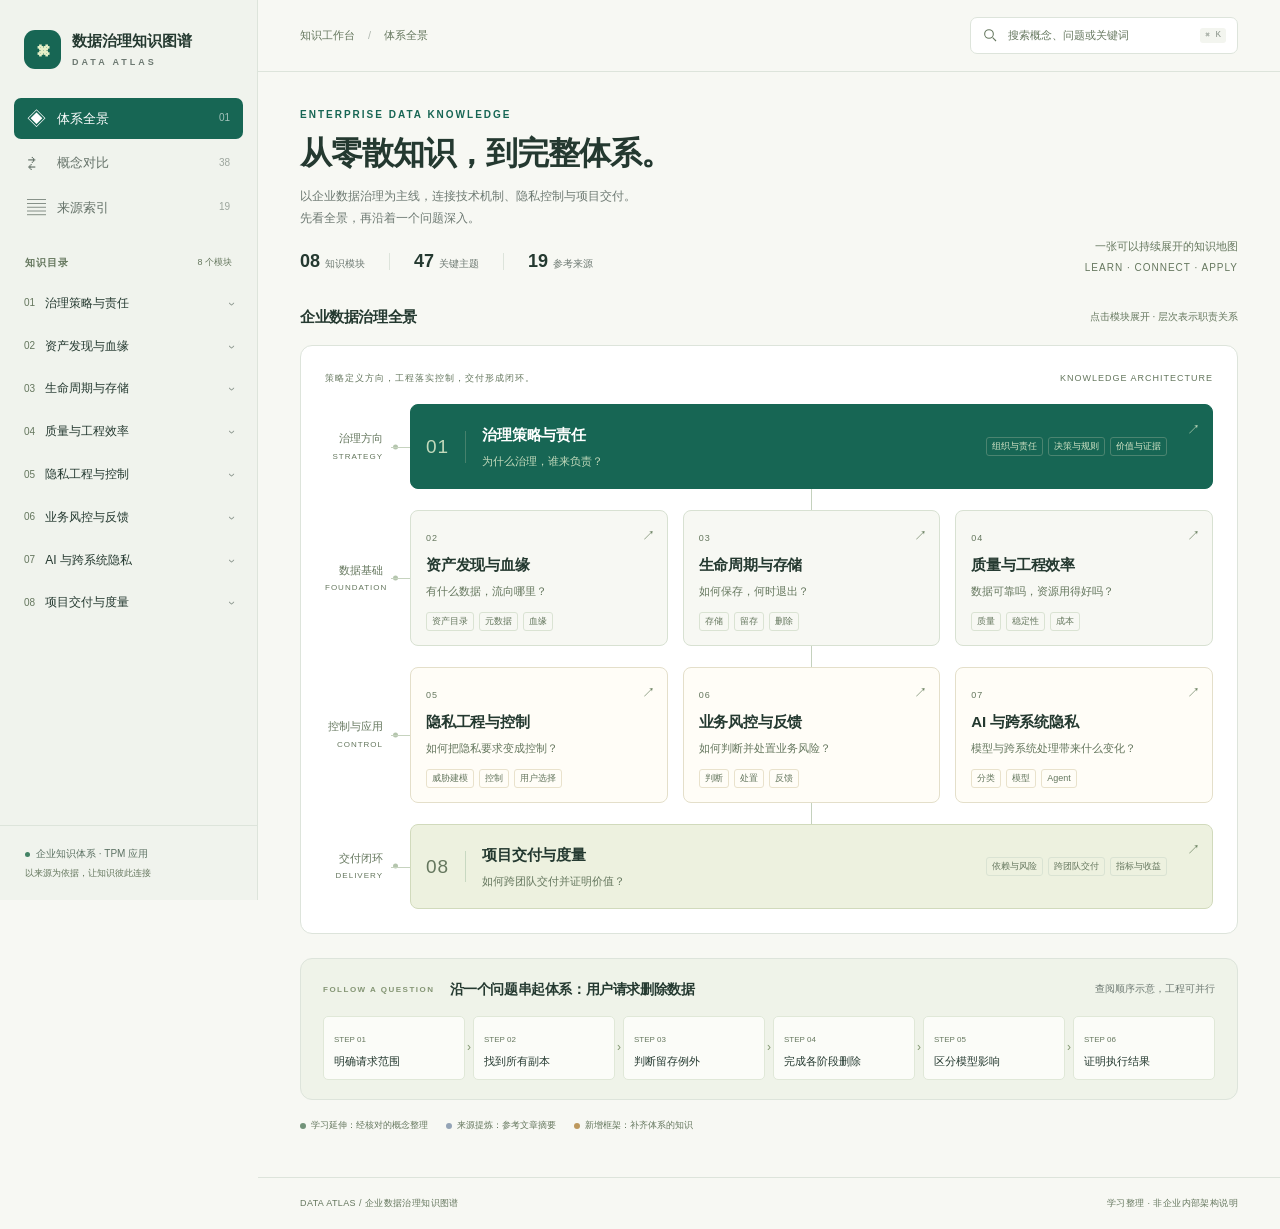
==== index.html @ 94f31f41 "Build Data Atlas knowledge workspace" ====
<!doctype html>
<html lang="zh-CN">
<head>
  <meta charset="UTF-8">
  <meta name="viewport" content="width=device-width, initial-scale=1">
  <meta name="theme-color" content="#176654">
  <meta name="description" content="从治理策略到隐私工程，以可展开的知识地图连接企业数据管理、业务风控与技术项目交付。">
  <title>数据治理知识图谱 · Data Atlas</title>
  <link rel="icon" href="./favicon.svg" type="image/svg+xml">
  <link rel="stylesheet" href="./styles.css">
  <script src="./app.js" defer></script>
</head>
<body>
  <a class="skip" href="#main">跳到内容</a>
  <aside class="sidebar" id="sidebar" aria-label="知识导航">
    <a class="brand" href="#overview"><span class="brand-mark" aria-hidden="true">⌘</span><span>数据治理知识图谱<small>DATA ATLAS</small></span></a>
    <button class="mobile-close" id="close-menu" aria-label="关闭目录">×</button>
    <nav class="primary-nav" aria-label="视图切换">
      <a href="#overview" data-view="overview"><span aria-hidden="true">◈</span> 体系全景 <span class="nav-key">01</span></a>
      <a href="#comparisons" data-view="comparisons"><span aria-hidden="true">⇄</span> 概念对比 <span class="nav-key">38</span></a>
      <a href="#sources" data-view="sources"><span aria-hidden="true">▤</span> 来源索引 <span class="nav-key">19</span></a>
    </nav>
    <div class="nav-label">知识目录 <span>8 个模块</span></div>
    <nav id="tree" class="tree" aria-label="按模块浏览"></nav>
    <div class="sidebar-foot"><span class="status-dot"></span>企业知识体系 · TPM 应用<br><small>以来源为依据，让知识彼此连接</small></div>
  </aside>
  <button class="scrim" id="scrim" aria-label="关闭目录"></button>
  <div class="workspace">
    <header class="topbar">
      <button class="icon-button mobile-menu" id="open-menu" aria-label="打开目录">☰</button>
      <div id="breadcrumb" class="breadcrumb">知识工作台 <span>/</span> 体系全景</div>
      <button class="search-trigger" id="open-search"><svg width="16" height="16" viewBox="0 0 24 24" fill="none" stroke="currentColor" stroke-width="1.6" aria-hidden="true"><circle cx="10.5" cy="10.5" r="6.5"/><path d="m16 16 5 5"/></svg><span>搜索概念、问题或关键词</span><kbd>⌘ K</kbd></button>
    </header>
    <main id="main" tabindex="-1"><div class="loading" role="status">正在展开知识地图…</div></main>
    <footer class="page-foot"><span>DATA ATLAS / 企业数据治理知识图谱</span><span>学习整理 · 非企业内部架构说明</span></footer>
  </div>
  <dialog id="search-dialog" aria-label="搜索知识图谱">
    <form method="dialog" class="search-head"><span aria-hidden="true">⌕</span><input id="search-input" type="search" placeholder="试试：血缘、删除、Shadow、误伤…" aria-label="搜索概念、问题或关键词" autocomplete="off"><button aria-label="关闭搜索">Esc</button></form>
    <div class="search-help">搜索全部 47 个知识点，包含对比、关键理念与来源。</div>
    <div id="search-results" class="search-results" aria-live="polite"></div>
  </dialog>
  <noscript>请启用 JavaScript 以展开知识目录和概念详情。</noscript>
</body>
</html>
---- styles.css ----
:root{--ink:#243930;--muted:#6d7972;--subtle:#8c978f;--line:#dde4db;--paper:#f7f8f3;--white:#fff;--green:#176654;--green-dark:#124e40;--wash:#eaf2e9;--lime:#e5efc8;--amber:#a16b33;--radius:12px;--sidebar:258px;--font:-apple-system,BlinkMacSystemFont,"PingFang SC","Noto Sans CJK SC","Microsoft YaHei",sans-serif}
*{box-sizing:border-box}body{margin:0;background:var(--paper);font-family:var(--font);font-size:14px;color:var(--ink);line-height:1.65;-webkit-font-smoothing:antialiased}button,input,select{font:inherit}button,a,input{-webkit-tap-highlight-color:transparent}a{color:inherit;text-decoration:none}button{cursor:pointer}button:disabled{cursor:default}button{color:inherit}button:focus-visible,a:focus-visible,summary:focus-visible,input:focus-visible{outline:3px solid #79a18d;outline-offset:4px}button:focus:not(:focus-visible),main:focus{outline:none}svg{flex-shrink:0}h1,h2,h3,p{margin:0}h1{font-size:32px;font-weight:650;letter-spacing:-1px;line-height:1.35}h2{font-size:20px;font-weight:620;letter-spacing:-.4px}h3{font-size:16px;font-weight:620}small{font-size:11px}.muted{color:var(--muted)}.eyebrow{font-size:10px;letter-spacing:2px;font-weight:650;color:var(--green);text-transform:uppercase}.skip{position:fixed;left:20px;top:-60px;z-index:1000;background:var(--green);color:white;padding:10px 20px}.skip:focus{top:10px}.sidebar{position:fixed;inset:0 auto 0 0;width:var(--sidebar);background:#f0f3ed;border-right:1px solid var(--line);display:flex;flex-direction:column;z-index:30}.brand{display:flex;align-items:center;gap:11px;padding:30px 24px 26px;font-size:15px;font-weight:650;line-height:1.35}.brand small{display:block;font-size:9px;letter-spacing:3px;color:var(--muted);margin-top:5px}.brand-mark{width:37px;height:39px;background:var(--green);color:var(--lime);display:grid;place-items:center;font-size:25px;border-radius:11px}.primary-nav{padding:0 14px 24px}.primary-nav>a{display:flex;align-items:center;gap:12px;padding:10px 13px;border-radius:7px;color:#66736a;font-size:13px;margin:3px 0}.primary-nav>a>span:first-child{font-size:19px;line-height:1;width:18px}.primary-nav>a.active{background:var(--green);color:white}.primary-nav>a:hover:not(.active){background:#e3eadf}.nav-key{margin-left:auto;opacity:.6;font-size:10px;font-variant-numeric:tabular-nums}.nav-label{padding:0 25px 12px;font-size:10px;color:#677669;font-weight:600;letter-spacing:1px;display:flex;justify-content:space-between}.nav-label span{font-size:9px;color:#849084;font-weight:400;letter-spacing:0}.tree{flex:1;overflow:auto;padding:0 14px 20px;scrollbar-width:thin;scrollbar-color:#cbd5ca transparent}.tree details{margin-bottom:3px}.tree summary{display:flex;gap:10px;align-items:center;list-style:none;font-size:12px;padding:10px 10px;border-radius:6px;cursor:pointer;font-weight:500}.tree summary::-webkit-details-marker{display:none}.tree summary:hover{background:#e4eadf}.tree summary:after{content:'›';margin-left:auto;transform:rotate(90deg);color:var(--subtle)}.tree details[open]>summary:after{transform:rotate(-90deg)}.tree .mod-num{color:#849482;font-size:10px;font-variant-numeric:tabular-nums}.tree-children{margin:3px 0 10px 21px;padding-left:9px;border-left:1px solid #cdd8ca}.tree-children>a{display:block;font-size:11px;padding:7px 9px;color:#69766b;border-radius:5px;margin:2px 0}.tree-children>a:hover{background:#e4eadf}.tree-children>a.active{background:#dce9d9;color:var(--green-dark);font-weight:600}.sidebar-foot{padding:18px 25px;border-top:1px solid var(--line);font-size:10px;color:#5e7365;line-height:1.9}.sidebar-foot small{font-size:9px;color:#859086}.status-dot{display:inline-block;width:5px;height:5px;border-radius:50%;background:#438265;margin-right:6px;vertical-align:middle}.workspace{margin-left:var(--sidebar);min-height:100vh}.topbar{height:72px;padding:0 42px;border-bottom:1px solid var(--line);display:flex;align-items:center;justify-content:space-between;gap:20px;background:rgba(247,248,243,.96);position:sticky;top:0;z-index:20}.breadcrumb{font-size:11px;color:#67766d;min-width:0;white-space:nowrap;overflow:hidden;text-overflow:ellipsis}.breadcrumb span{padding:0 10px;color:#b1bab1}.search-trigger{display:flex;align-items:center;gap:10px;background:#fff;border:1px solid var(--line);border-radius:7px;padding:8px 11px;color:#819083;font-size:11px;min-width:268px;text-align:left}.search-trigger kbd{margin-left:auto;font-size:9px;color:#8b958b;background:#f3f5ef;border-radius:3px;padding:0 5px}.search-trigger:hover{border-color:#9bb29e}.mobile-menu,.mobile-close,.scrim{display:none}main{padding:35px 42px 44px;max-width:1470px;margin:auto;min-height:calc(100vh - 127px)}.page-foot{display:flex;justify-content:space-between;border-top:1px solid var(--line);padding:18px 42px;color:#8b948b;font-size:9px;letter-spacing:.4px;gap:12px}.page-heading{display:flex;justify-content:space-between;align-items:flex-end;gap:24px;margin-bottom:25px}.page-heading h1{margin-top:8px}.page-heading p{font-size:12px;color:var(--muted);margin-top:10px;max-width:660px;line-height:1.85}.edition{font-size:10px;color:#929c92;text-align:right;white-space:nowrap;letter-spacing:1px}.edition strong{display:block;color:#536c59;font-size:11px;letter-spacing:0;font-weight:500;margin-bottom:5px}.stats{display:flex;align-items:center;gap:24px;margin-top:18px;font-size:10px;color:var(--muted)}.stats strong{font-size:18px;color:var(--ink);font-weight:550;margin-right:5px;font-variant-numeric:tabular-nums}.stats i{width:1px;height:17px;background:var(--line)}.section-head{display:flex;align-items:center;justify-content:space-between;gap:16px;margin:28px 0 15px}.section-head h2{font-size:15px}.section-head p{font-size:10px;color:var(--muted)}.pill{border:1px solid var(--line);border-radius:20px;padding:3px 9px;font-size:10px;color:var(--muted);white-space:nowrap}.architecture{position:relative;background:#fff;border:1px solid var(--line);border-radius:var(--radius);padding:25px 24px 24px;overflow:hidden}.architecture:before{content:'';position:absolute;inset:0;pointer-events:none;background-image:radial-gradient(#cad5c8 .65px,transparent .65px);background-size:18px 18px;opacity:.38}.architecture-top{position:relative;display:flex;justify-content:space-between;font-size:9px;color:#81917f;letter-spacing:1px;padding-bottom:19px}.architecture-top strong{font-weight:500;color:#62735e}.map-row{position:relative;display:grid;grid-template-columns:69px 1fr;gap:16px;margin-bottom:21px;align-items:center}.map-row:last-child{margin-bottom:0}.layer-label{font-size:11px;color:#677563;text-align:right;padding-right:11px;line-height:1.6;position:relative}.layer-label small{font-size:8px;letter-spacing:1px;color:#9aa597;display:block;margin-top:3px}.layer-label:after{content:'';position:absolute;right:-4px;top:50%;width:5px;height:5px;background:#b4c5ad;border-radius:50%;transform:translateY(-50%)}.map-cells{display:grid;grid-template-columns:repeat(3,minmax(0,1fr));gap:15px;position:relative}.map-cells:before{content:'';position:absolute;left:-19px;top:50%;width:19px;border-top:1px solid #c6d3bf}.map-row:not(:last-child):after{content:'';position:absolute;left:calc(50% + 42px);bottom:-21px;height:21px;border-left:1px solid #c4d1bd}.map-node{background:var(--paper);border:1px solid #d8e1d2;border-radius:8px;padding:13px 15px;position:relative;transition:transform .16s,border-color .16s,box-shadow .16s;min-width:0;display:block}.map-node:hover{transform:translateY(-2px);border-color:#7c9b77;box-shadow:0 4px 12px #24422c0b}.map-node.wide{grid-column:1/-1;display:flex;align-items:center;gap:16px;min-height:82px}.node-num{font-size:9px;font-variant-numeric:tabular-nums;letter-spacing:1px;color:#789170}.map-node h3{font-size:14px;margin:5px 0 4px;font-weight:600;letter-spacing:-.2px}.map-node p{font-size:10px;color:#7b8876}.node-arrow{position:absolute;right:12px;top:14px;font-size:13px;color:#93a187}.node-meta{display:flex;gap:5px;margin-top:12px;flex-wrap:wrap}.node-meta span{font-size:8px;color:#7a8d72;border:1px solid #dae3d3;border-radius:3px;padding:1px 5px}.map-node.wide .node-num{font-size:19px;font-weight:350;border-right:1px solid #c8d8c1;padding-right:16px}.map-node.wide h3{margin:0 0 4px;font-size:15px}.map-node.wide .node-meta{margin:0 30px 0 auto}.map-node.strategy{background:var(--green);border-color:var(--green);color:white}.map-node.strategy p,.map-node.strategy .node-num,.map-node.strategy .node-arrow{color:#b7d1b7}.map-node.strategy .node-num{border-color:#46816c}.map-node.strategy .node-meta span{color:#c9dfb8;border-color:#4b8470}.map-node.delivery{background:#edf1df;border-color:#d1dabc}.map-node.application{background:#fffdf7;border-color:#e4dfca}.map-node.application .node-num{color:#a28e55}.map-node.application .node-meta span{color:#978254;border-color:#e9e2cc}.path-section{margin-top:24px;border:1px solid var(--line);border-radius:var(--radius);background:#eff3e9;padding:19px 22px}.path-header{display:flex;gap:15px;align-items:center;margin-bottom:15px}.path-header .eyebrow{color:#849574;font-size:8px;letter-spacing:1.5px}.path-header h2{font-size:14px}.path-header p{font-size:10px;color:var(--muted);margin-left:auto}.path-steps{display:flex;gap:8px;align-items:stretch}.path-step{flex:1;min-width:0;position:relative;padding:9px 10px;background:#fbfcf8;border-radius:5px;border:1px solid #e0e8d8}.path-step:hover{border-color:#8caa7f}.path-step:not(:last-child):after{content:'›';position:absolute;right:-7px;top:50%;transform:translateY(-50%);color:#80946f;font-size:12px}.path-step small{font-size:8px;color:#8d9c7f}.path-step strong{display:block;font-size:10px;font-weight:550;margin-top:3px}.legend{display:flex;gap:18px;flex-wrap:wrap;margin:18px 0 0;font-size:9px;color:#899383}.legend span{display:flex;align-items:center;gap:5px}.legend b{width:6px;height:6px;border-radius:50%;background:#729379}.legend b.new{background:#bd985d}.legend b.source{background:#94a4b6}
dialog{border:1px solid var(--line);border-radius:14px;padding:0;width:min(630px,calc(100vw - 32px));max-height:75vh;box-shadow:0 24px 90px #183c3026;color:var(--ink);margin:13vh auto auto;background:var(--paper)}dialog::backdrop{background:#16352755;backdrop-filter:blur(5px)}.search-head{display:flex;gap:15px;align-items:center;background:white;padding:17px 21px;border-bottom:1px solid var(--line)}.search-head>span{font-size:28px;line-height:1;color:#82977e}.search-head input{border:0;background:transparent;outline:none;font-size:14px;width:100%;min-width:0;color:var(--ink)}.search-head button{border:1px solid var(--line);background:var(--paper);border-radius:4px;font-size:10px;padding:2px 6px;color:var(--muted)}.search-help{font-size:10px;color:var(--muted);padding:13px 22px 5px}.search-results{padding:10px;max-height:52vh;overflow:auto}.search-result{display:block;padding:13px;border-radius:7px}.search-result:hover{background:var(--wash)}.search-result strong{display:block;font-weight:550;font-size:13px}.search-result small{font-size:9px;color:var(--green)}.search-result p{font-size:11px;color:var(--muted);margin-top:4px}.empty,.loading{padding:60px 20px;text-align:center;color:var(--muted);font-size:13px}.text-link{color:var(--green);font-size:11px}.text-link:hover{text-decoration:underline}.icon-button{border:1px solid var(--line);background:white;border-radius:5px;width:32px;height:32px}.tag{display:inline-flex;font-size:9px;border-radius:4px;background:var(--wash);color:#57805e;padding:2px 6px;white-space:nowrap}.tag.new{color:#99703b;background:#f3ebdc}.tag.source{color:#687e92;background:#eaf0f5}.top-return{font-size:11px;color:var(--green);display:inline-block;margin-bottom:19px}.top-return:hover{text-decoration:underline}
@media(min-width:1650px){:root{--sidebar:280px}.topbar{padding:0 54px}main{padding:40px 54px 48px}.map-node{padding:16px 19px}.map-node h3{font-size:16px}.map-node p{font-size:12px}.node-meta span{font-size:10px}.map-row{margin-bottom:25px}.map-row:not(:last-child):after{height:25px;bottom:-25px}}
@media(max-width:1150px){:root{--sidebar:226px}.brand{padding:27px 18px;font-size:13px;gap:8px}.brand-mark{width:32px;height:35px}.topbar{padding:0 26px}main{padding:30px 26px}.search-trigger{min-width:220px}.search-trigger span{font-size:10px}.edition{display:none}.map-row{grid-template-columns:50px 1fr;gap:12px}.layer-label{font-size:10px}.map-cells{gap:9px}.architecture{padding:20px 16px}.map-node{padding:12px}.map-node h3{font-size:12px}.map-node p{font-size:9px}.map-node.wide h3{font-size:14px}.map-node.wide .node-meta{margin-right:18px}.path-steps{gap:5px}.path-step{padding:8px}.path-step strong{font-size:9px}.page-foot{padding:17px 26px}}
@media(max-width:900px){:root{--sidebar:210px}.brand{font-size:12px}.search-trigger{min-width:0}.search-trigger span,.search-trigger kbd{display:none}.search-trigger{padding:8px}.tree summary{font-size:11px;padding:10px 7px}.nav-label{padding-left:20px;padding-right:20px}.tree-children>a{font-size:10px}.topbar{height:62px}main{padding:26px 22px}h1{font-size:28px}.architecture-top{font-size:8px}.map-row{grid-template-columns:1fr;gap:8px}.layer-label{text-align:left;display:flex;align-items:center;gap:8px;padding-left:8px}.layer-label small{margin:0}.layer-label:after{right:auto;left:0;width:3px;height:3px}.map-cells:before{display:none}.map-row:not(:last-child):after{left:50%}.map-node.wide .node-meta{display:none}.node-meta{gap:3px}.node-meta span{font-size:7px;padding:1px 3px}.node-arrow{font-size:11px;right:8px;top:9px}.path-header{flex-wrap:wrap;gap:5px 12px}.path-header p{width:100%;margin-left:0}.path-steps{display:grid;grid-template-columns:repeat(3,1fr);gap:9px}.path-step strong{font-size:10px}.path-step:nth-child(3):after{display:none}}
@media(max-width:700px){.sidebar{transform:translateX(-100%);transition:transform .2s;width:275px}.sidebar.open{transform:none}.brand{font-size:15px;padding:27px 22px}.brand-mark{width:36px;height:39px}.sidebar-foot{padding-bottom:24px}.tree summary{font-size:13px}.tree-children>a{font-size:12px}.mobile-close{display:block;position:absolute;right:13px;top:13px;border:0;background:transparent;font-size:22px;color:var(--muted)}.mobile-menu{display:block}.scrim.visible{display:block;position:fixed;inset:0;background:#183b3150;z-index:25;border:0}.workspace{margin-left:0}.topbar{padding:0 18px;gap:11px;height:60px}.breadcrumb{flex:1;font-size:10px}.breadcrumb span{padding:0 7px}main{padding:25px 20px 32px;min-height:calc(100vh - 125px)}.page-heading{margin-bottom:19px}.page-heading h1{font-size:27px}.page-heading p{font-size:11px}.stats{gap:15px}.stats strong{font-size:16px}.stats i{height:13px}.section-head{margin-top:23px}.section-head p{font-size:9px}.architecture{padding:18px 14px}.map-node h3{font-size:12px}.map-node p{font-size:8px}.map-node{padding:11px 10px}.node-meta{display:none}.map-row{margin-bottom:17px}.map-node.wide{min-height:70px}.map-node.wide .node-num{font-size:16px}.map-row:not(:last-child):after{bottom:-17px;height:17px}.path-section{padding:17px}.legend{gap:10px;font-size:8px}.page-foot{padding:17px 20px;flex-direction:column;gap:5px;font-size:8px}.search-head{padding:15px}.search-head input{font-size:12px}.architecture-top{padding-bottom:13px}.architecture-top span{display:none}}
@media(max-width:380px){main{padding:23px 14px}.topbar{padding:0 14px}.stats{gap:10px;font-size:9px}.stats strong{font-size:15px}.map-cells{gap:5px}.map-node{padding:10px 7px}.map-node h3{font-size:11px}.map-node p{font-size:7px}.map-node.wide h3{font-size:13px}.node-num{font-size:8px}.node-arrow{font-size:10px;right:6px}.path-section{padding:14px}.path-steps{gap:7px}.path-step{padding:7px}.path-step strong{font-size:9px}}
@media(prefers-reduced-motion:reduce){*,*:before,*:after{transition:none!important;scroll-behavior:auto!important}}
.module-heading{display:flex;gap:27px;align-items:center;padding:12px 0 28px}.module-big-num{font-size:73px;font-weight:230;line-height:1;color:#aac1a1;letter-spacing:-3px;border-right:1px solid var(--line);padding-right:28px}.module-heading h1{margin:6px 0 8px}.module-heading p{font-size:13px;color:var(--muted)}.module-intro{display:flex;align-items:center;justify-content:space-between;gap:18px;padding:17px 0 22px;border-top:1px solid var(--line);font-size:11px;color:var(--muted)}.module-intro b{font-weight:400;color:#b8c3b4;margin:0 7px}.topic-list{border:1px solid var(--line);background:white;border-radius:var(--radius);overflow:hidden}.topic-row{display:grid;grid-template-columns:35px 1fr 30px;gap:14px;padding:25px 27px;align-items:start;border-bottom:1px solid #e8ede5;transition:background .15s}.topic-row:last-child{border-bottom:0}.topic-row:hover{background:#f1f6ed}.topic-row-num{font-size:11px;color:#91a388;margin-top:4px}.topic-row-title{display:flex;align-items:center;gap:13px}.topic-row h2{font-size:16px}.topic-row p{font-size:12px;color:var(--muted);margin-top:7px}.row-keywords{display:flex;gap:13px;flex-wrap:wrap;margin-top:10px}.row-keywords span{font-size:9px;color:#8c9984}.row-keywords span:not(:last-child):after{content:'·';margin-left:13px;color:#bac5b3}.row-arrow{font-size:17px;color:#7d9770;align-self:center}.module-bottom{display:flex;justify-content:space-between;gap:15px;margin-top:21px;font-size:10px;color:#81907a}.topic-heading{max-width:980px;padding:4px 0 29px;border-bottom:1px solid var(--line);margin-bottom:27px}.topic-meta{display:flex;align-items:center;gap:12px;margin-bottom:13px}.origin-label{font-size:10px;color:#8c9885}.topic-heading h1{font-size:31px;line-height:1.45}.topic-summary{font-size:15px;line-height:1.95;color:#4b6450;max-width:900px;margin-top:15px}.keyword-tags{display:flex;flex-wrap:wrap;gap:6px;margin-top:18px}.keyword-tags span{font-size:10px;color:#66825f;background:#edf2e6;border:1px solid #dee7d4;padding:3px 9px;border-radius:4px}.reading-layout{display:grid;grid-template-columns:minmax(0,1fr) 200px;gap:35px;align-items:start}.reading-main{min-width:0}.reading-aside{position:sticky;top:99px;min-width:0}.reading-section{margin-bottom:29px;scroll-margin-top:100px}.reading-section-heading{display:flex;align-items:center;gap:11px;margin-bottom:15px}.reading-section-heading h2{font-size:15px;letter-spacing:0}.section-number{font-size:10px;color:#8eaa7e;font-variant-numeric:tabular-nums}.section-kind{margin-left:auto;color:#97a08e;font-size:9px}.idea-list{background:#fff;border:1px solid var(--line);border-radius:9px;padding:3px 20px}.idea{display:grid;grid-template-columns:68px 1fr;gap:15px;padding:17px 0;border-bottom:1px solid #e9ede5}.idea:last-child{border-bottom:0}.idea>span{font-size:11px;color:#4b7550;font-weight:550;line-height:1.95}.idea p{font-size:12px;line-height:1.95;color:#5f7060}.table-wrap{border:1px solid var(--line);border-radius:9px;overflow:auto;background:#fff;scrollbar-width:thin}table{border-collapse:collapse;width:100%;font-size:12px;line-height:1.9;text-align:left}thead{background:#eaf0e3;color:#56754c}th,td{padding:13px 16px;border-bottom:1px solid #e3eadd;vertical-align:top;overflow-wrap:anywhere}thead th{font-size:10px;font-weight:550;white-space:nowrap}tbody th{font-size:11px;font-weight:550;color:#35543c;min-width:108px;width:23%;background:#f9fbf5}tbody td{color:#617060;min-width:120px}tbody tr:last-child>*{border-bottom:0}tbody tr:hover>*{background:#f2f6eb}.flow-diagram{background:#f0f4e9;border:1px solid #dce5d0;border-radius:9px;padding:20px}.flow-steps{display:flex;gap:16px;list-style:none;padding:0;margin:0}.flow-steps li{flex:1;min-width:0;position:relative;background:#fff;border:1px solid #dce5d2;border-radius:6px;padding:13px 12px}.flow-number{font-size:9px;color:#92a380;display:block;margin-bottom:6px}.flow-steps strong{font-size:11px;font-weight:550;line-height:1.8;display:block;overflow-wrap:anywhere}.flow-steps p{font-size:10px;line-height:1.8;color:#839078;margin-top:5px}.flow-steps li:not(:last-child):after{content:'→';position:absolute;right:-14px;top:50%;font-size:11px;color:#92a380;transform:translateY(-50%)}.flow-note{font-size:10px;line-height:1.8;color:#7f8c72;margin-top:16px;padding-top:13px;border-top:1px dashed #d0ddc4}.flow-lane{margin-bottom:20px}.flow-lane:last-of-type{margin-bottom:0}.flow-lane h3{font-size:11px;color:#638153;font-weight:500;margin-bottom:10px}.confusion-panel{display:grid;grid-template-columns:1fr 1fr;border:1px solid #e4e2d2;border-radius:9px;overflow:hidden;background:#fbfaf3}.confusion-panel>div{padding:18px 20px}.confusion-panel>div+div{background:#edf3e7;border-left:1px solid #dee5d5}.confusion-panel small{font-size:9px;color:#9b8a58;display:block;margin-bottom:8px;letter-spacing:.7px}.confusion-panel>div+div small{color:#618255}.confusion-panel p{font-size:12px;color:#6a715e;line-height:1.9}.references{display:flex;flex-direction:column;gap:8px}.references a{display:flex;align-items:center;justify-content:space-between;gap:15px;padding:13px 16px;background:#fff;border:1px solid var(--line);border-radius:6px;font-size:11px;color:#51724f;line-height:1.8}.references a:hover{border-color:#9ab48e;background:#f3f7ed}.reference-note{font-size:10px;color:#8a947f;line-height:1.85;margin-top:10px}.aside-block{padding:0 0 22px;border-bottom:1px solid var(--line);margin-bottom:22px}.aside-block .eyebrow{font-size:8px;letter-spacing:1.5px;color:#8c9d80}.aside-block nav{display:flex;flex-direction:column;align-items:stretch;margin-top:14px;gap:2px}.aside-block nav button{border:0;text-align:left;background:transparent;padding:6px 0;color:#6d8062;font-size:11px}.aside-block nav button:before{content:'—';margin-right:9px;color:#b8c6ad;font-size:10px}.aside-block nav button:hover{color:var(--green)}.aside-block h2,.jd-block h2{font-size:11px;margin-bottom:13px;letter-spacing:0;color:#526e49}.related-links{display:flex;flex-direction:column;gap:14px}.related-links a{display:block}.related-links a:hover span{color:var(--green);text-decoration:underline}.related-links small{display:block;font-size:8px;color:#97a289;margin-bottom:2px}.related-links span{display:block;font-size:11px;color:#68805c}.jd-block{background:#eaf0e1;border:1px solid #dbe5cf;border-radius:8px;padding:17px}.jd-block .eyebrow{font-size:7px;letter-spacing:1.1px;color:#7a9569;display:block;margin-bottom:10px}.jd-block h2{margin-bottom:9px}.jd-block p{font-size:10px;line-height:1.7;color:#799169;margin:8px 0;overflow-wrap:anywhere}.jd-block a{display:block;font-size:9px;color:#5c804b;padding-top:10px;border-top:1px solid #d4dfc8;margin-top:15px}.topic-pagination{display:flex;justify-content:space-between;gap:20px;border-top:1px solid var(--line);padding-top:20px;margin-top:34px}.topic-pagination a:last-child{text-align:right}.topic-pagination small{display:block;font-size:9px;color:#8d9d81}.topic-pagination strong{display:block;font-size:12px;font-weight:500;color:#587849;margin-top:5px}.topic-pagination a:hover strong{text-decoration:underline}.comparison-index{border-top:1px solid var(--line);margin-top:29px}.compare-group{display:grid;grid-template-columns:185px 1fr;gap:26px;padding:27px 0;border-bottom:1px solid var(--line)}.compare-group-title{display:flex;gap:12px;align-items:baseline}.compare-group-title>span{font-size:10px;color:#92a086}.compare-group-title h2{font-size:14px;letter-spacing:0}.compare-group>div:last-child{display:grid;grid-template-columns:1fr 1fr;gap:11px}.compare-item{display:block;min-width:0;background:white;border:1px solid var(--line);border-radius:7px;padding:15px 17px;position:relative;transition:border-color .15s}.compare-item:hover{border-color:#86a475;background:#f9fbf5}.compare-item h3{font-size:12px;padding-right:20px}.compare-item p{font-size:10px;color:#92a086;line-height:1.7;margin-top:6px}.compare-item>span{position:absolute;right:14px;top:14px;font-size:13px;color:#94a586}.source-list{border-top:1px solid var(--line);margin-top:28px}.source-entry{display:grid;grid-template-columns:46px 1fr;gap:20px;padding:24px 0;border-bottom:1px solid var(--line)}.source-number{font-size:24px;color:#acbea1;font-weight:300;line-height:1.1;padding-top:8px}.source-domain{font-size:9px;color:#8a9c7c;letter-spacing:.4px;margin-bottom:6px}.source-entry h2{font-size:15px;letter-spacing:0;line-height:1.7}.source-entry h2 a:hover{color:var(--green)}.source-entry p{font-size:11px;color:#7b8b71;margin-top:6px;line-height:1.85}.source-topics{display:flex;flex-wrap:wrap;gap:6px;margin-top:13px}.source-topics a{font-size:10px;border:1px solid #dce5d3;border-radius:4px;padding:3px 8px;color:#6d895c;background:#f0f5e9}.source-topics a:hover{border-color:#8eae7a}.source-footnote{font-size:11px;color:var(--muted);padding-top:25px}.source-footnote a{color:var(--green)}.role-content{max-width:850px;background:#fff;border:1px solid var(--line);border-radius:10px;padding:6px 27px}.role-content section{padding:24px 0;border-bottom:1px solid var(--line)}.role-content section:last-child{border-bottom:0}.role-content h2{font-size:15px;margin-bottom:10px}.role-content p{font-size:13px;color:#6c7d64;line-height:2}
@media(min-width:1151px){.map-node p{font-size:11px;color:#718367}.map-node h3{font-size:15px}.map-node.strategy p{color:#c2d9bb}.node-meta span{font-size:9px}.map-node{padding-top:14px;padding-bottom:14px}.map-node.wide{min-height:85px}}
@media(max-width:1150px){.reading-layout{grid-template-columns:minmax(0,1fr) 165px;gap:22px}.jd-block{padding:14px}.idea{grid-template-columns:50px 1fr;gap:12px}.idea-list{padding:3px 16px}th,td{padding:12px}.flow-diagram{padding:15px}.flow-steps{gap:12px}.flow-steps li{padding:10px}.flow-steps li:not(:last-child):after{right:-11px;font-size:9px}.compare-group{grid-template-columns:145px 1fr;gap:20px}.compare-item{padding:14px}.module-intro{flex-wrap:wrap;gap:7px}.topic-heading h1{font-size:27px}.topic-summary{font-size:14px}}
@media(max-width:1000px){.reading-layout{grid-template-columns:1fr}.reading-aside{position:static;display:grid;grid-template-columns:1fr 1fr;gap:20px;border-top:1px solid var(--line);padding-top:25px}.reading-aside>.aside-block:first-child{display:none}.related-block{border:0;padding:0;margin:0}.compare-group{grid-template-columns:1fr;gap:14px}.compare-group>div:last-child{grid-template-columns:1fr 1fr}.topic-row{padding:22px}.module-bottom{flex-wrap:wrap}.origin-label{font-size:9px}.module-big-num{font-size:61px;padding-right:22px}.module-heading{gap:22px}.module-heading h1{font-size:26px}.topic-row-title{gap:10px;flex-wrap:wrap}}
@media(max-width:700px){.module-heading{padding:7px 0 24px;gap:17px}.module-big-num{font-size:57px;padding-right:19px}.module-heading h1{font-size:24px}.module-heading p{font-size:11px}.module-intro{font-size:10px}.topic-row{padding:20px 16px;grid-template-columns:21px 1fr 12px;gap:10px}.topic-row h2{font-size:14px}.topic-row p{font-size:11px}.row-keywords{gap:8px}.row-keywords span{font-size:8px}.row-keywords span:not(:last-child):after{margin-left:8px}.topic-row-title{gap:6px}.topic-row-title .tag{font-size:8px}.topic-heading h1{font-size:26px}.topic-summary{font-size:13px;line-height:1.95}.topic-heading{padding-bottom:22px}.topic-meta{gap:9px;flex-wrap:wrap}.origin-label{font-size:9px}.keyword-tags span{font-size:9px}.reading-section-heading h2{font-size:14px}.reading-section{margin-bottom:25px;scroll-margin-top:80px}.idea{grid-template-columns:56px 1fr}.idea p{font-size:12px}.flow-steps{flex-wrap:wrap;gap:13px}.flow-steps li{flex:1 1 38%}.flow-steps li:not(:last-child):after{display:none}.flow-steps li:nth-child(odd):not(:last-child):after{display:block;content:'→';right:-12px}.flow-steps li:last-child:nth-child(odd){flex-basis:100%}.flow-lane .flow-steps{flex-direction:column;gap:17px}.flow-lane .flow-steps li:not(:last-child):after{display:block;content:'↓';left:50%;right:auto;top:auto;bottom:-16px;transform:translateX(-50%)}.confusion-panel{grid-template-columns:1fr}.confusion-panel>div{padding:16px}.confusion-panel>div+div{border-left:0;border-top:1px solid #dfe6d5}.confusion-panel p{font-size:11px}.flow-note{font-size:9px}.reading-aside{gap:17px}.jd-block{padding:14px}.compare-group>div:last-child{gap:8px}.compare-item{padding:13px}.compare-item h3{font-size:11px}.compare-item p{font-size:9px}.source-entry{grid-template-columns:28px 1fr;gap:13px;padding:22px 0}.source-number{font-size:21px}.source-entry h2{font-size:13px}.source-entry p{font-size:10px}.source-topics a{font-size:9px}.source-domain{font-size:8px}.role-content{padding:0 20px}.role-content p{font-size:12px}.page-heading>.pill{display:none}.table-wrap table{font-size:11px}.table-wrap td{min-width:108px}tbody th{min-width:86px}.section-kind{font-size:8px}.reference-note{font-size:9px}}
@media(max-width:380px){.topic-heading h1{font-size:23px}.topic-meta .origin-label{display:none}.module-heading h1{font-size:21px}.reading-aside{grid-template-columns:1fr}.compare-group>div:last-child{grid-template-columns:1fr}.idea-list{padding:2px 13px}.idea{gap:9px;grid-template-columns:48px 1fr}.idea>span{font-size:10px}.idea p{font-size:11px}.topic-pagination strong{font-size:11px}}
/* Quiet typography still needs to remain readable on a light canvas. */
.node-num,.map-node p,.node-meta span,.map-node.application .node-meta span,.layer-label,.architecture-top,.architecture-top strong,.map-node.application .node-num,.path-step small,.legend,.source-domain,.source-entry p,.source-topics a,.compare-item p,.row-keywords span,.source-footnote,.origin-label,.section-kind,.related-links small,.related-links span,.flow-number,.flow-steps p,.flow-note,.reference-note,.topic-pagination small,.jd-block p,.aside-block .eyebrow,.jd-block .eyebrow,.module-bottom,.edition,.edition strong,.nav-label span,.tree .mod-num,.sidebar-foot small,.page-foot,.breadcrumb,.search-trigger,.search-help,.section-head p,.layer-label small,.nav-label,.architecture-top span{color:#65775e}
.tag{color:#426b47}.tag.new{color:#896030}.tag.source{color:#536a7e}.map-node.strategy p,.map-node.strategy .node-num,.map-node.strategy .node-arrow{color:#c2d9bb}.map-node.strategy .node-meta span{color:#d3e4c6}.confusion-panel small{color:#827040}.confusion-panel>div+div small{color:#547346}.idea p{font-size:13px}.flow-steps strong{font-size:12px}.flow-steps p{font-size:11px}.flow-note{font-size:11px}.node-arrow{color:#677e5d}.path-step strong{font-size:11px}
@media(max-width:700px){.map-cells{grid-template-columns:1fr;gap:8px}.map-node:not(.wide){display:grid;grid-template-columns:24px 1fr;gap:10px;align-items:center;padding:14px}.map-node:not(.wide) .node-num{font-size:11px}.map-node h3{font-size:14px;line-height:1.4;margin:0 0 4px}.map-node p{font-size:10px;line-height:1.6}.node-arrow{right:14px;top:16px}.map-node.wide h3{font-size:15px}.map-node.wide p{font-size:10px}.map-node.wide{padding:15px}.architecture-top strong{font-size:9px}.layer-label{font-size:11px}.layer-label small{font-size:8px}.path-step strong{font-size:10px}.idea p{font-size:12px}.flow-steps p,.flow-note{font-size:10px}.legend{font-size:9px;line-height:1.8}.page-foot{font-size:9px}}
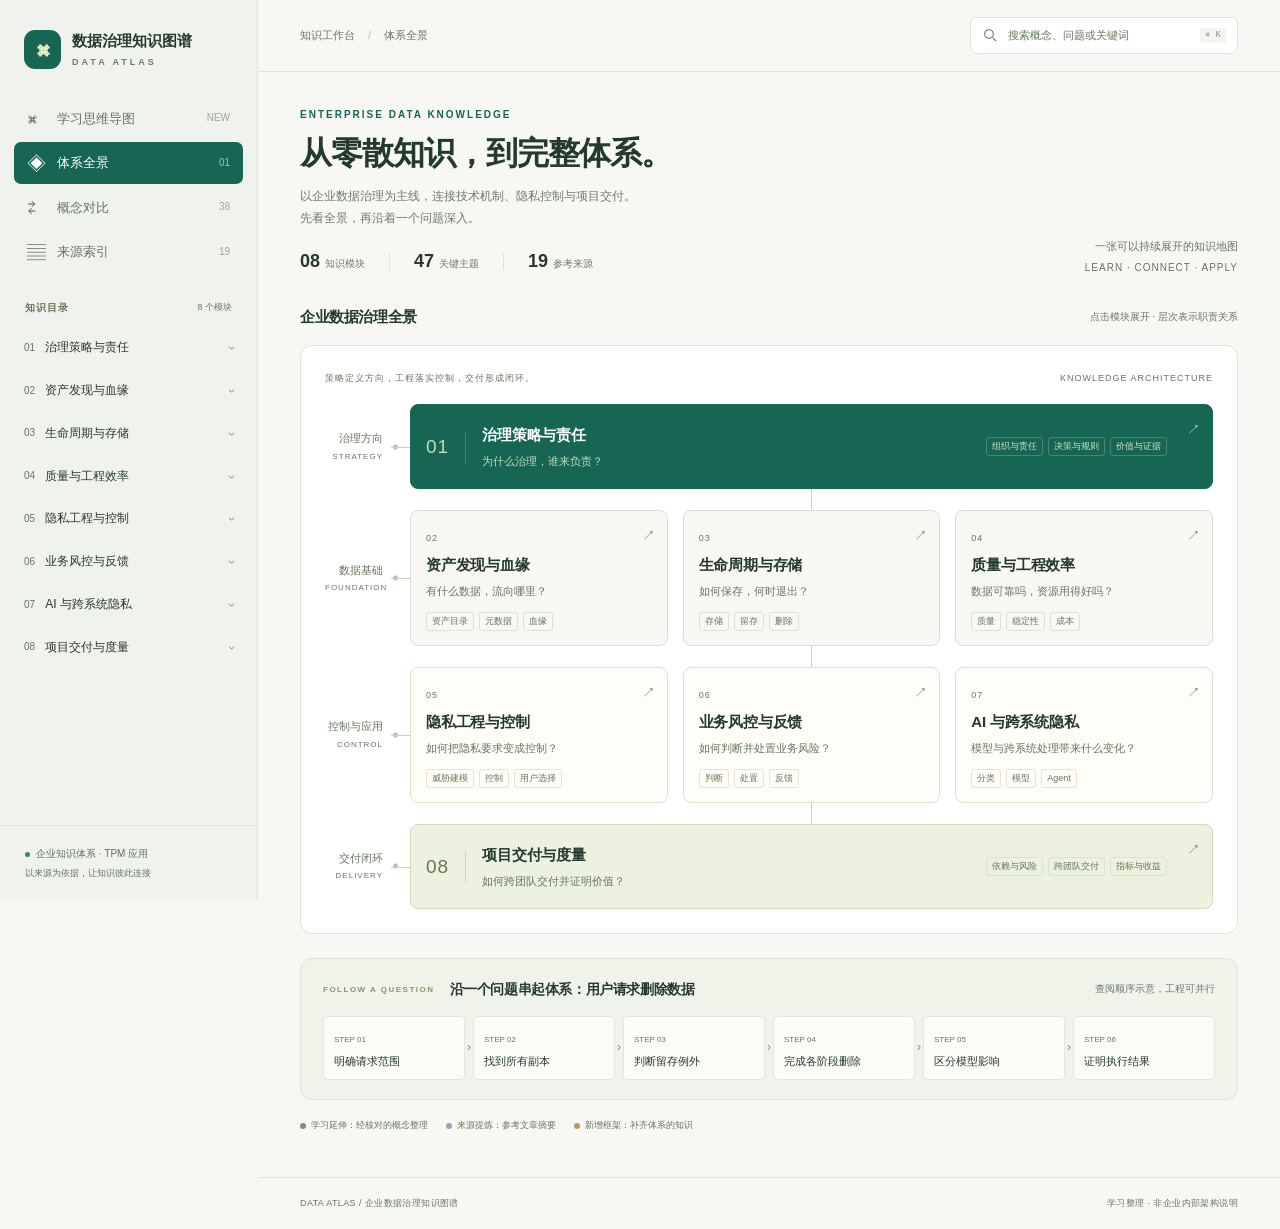
==== commit 8e187245: "Add six-level learning mind map with plain-language lessons" ====
--- a/index.html
+++ b/index.html
@@ -16,6 +16,7 @@
     <a class="brand" href="#overview"><span class="brand-mark" aria-hidden="true">⌘</span><span>数据治理知识图谱<small>DATA ATLAS</small></span></a>
     <button class="mobile-close" id="close-menu" aria-label="关闭目录">×</button>
     <nav class="primary-nav" aria-label="视图切换">
+      <a href="./learn.html"><span aria-hidden="true">⌘</span> 学习思维导图 <span class="nav-key">NEW</span></a>
       <a href="#overview" data-view="overview"><span aria-hidden="true">◈</span> 体系全景 <span class="nav-key">01</span></a>
       <a href="#comparisons" data-view="comparisons"><span aria-hidden="true">⇄</span> 概念对比 <span class="nav-key">38</span></a>
       <a href="#sources" data-view="sources"><span aria-hidden="true">▤</span> 来源索引 <span class="nav-key">19</span></a>
@@ -29,7 +30,7 @@
     <header class="topbar">
       <button class="icon-button mobile-menu" id="open-menu" aria-label="打开目录">☰</button>
       <div id="breadcrumb" class="breadcrumb">知识工作台 <span>/</span> 体系全景</div>
-      <button class="search-trigger" id="open-search"><svg width="16" height="16" viewBox="0 0 24 24" fill="none" stroke="currentColor" stroke-width="1.6" aria-hidden="true"><circle cx="10.5" cy="10.5" r="6.5"/><path d="m16 16 5 5"/></svg><span>搜索概念、问题或关键词</span><kbd>⌘ K</kbd></button>
+      <button class="search-trigger" id="open-search" aria-label="搜索概念、问题或关键词"><svg width="16" height="16" viewBox="0 0 24 24" fill="none" stroke="currentColor" stroke-width="1.6" aria-hidden="true"><circle cx="10.5" cy="10.5" r="6.5"/><path d="m16 16 5 5"/></svg><span>搜索概念、问题或关键词</span><kbd>⌘ K</kbd></button>
     </header>
     <main id="main" tabindex="-1"><div class="loading" role="status">正在展开知识地图…</div></main>
     <footer class="page-foot"><span>DATA ATLAS / 企业数据治理知识图谱</span><span>学习整理 · 非企业内部架构说明</span></footer>
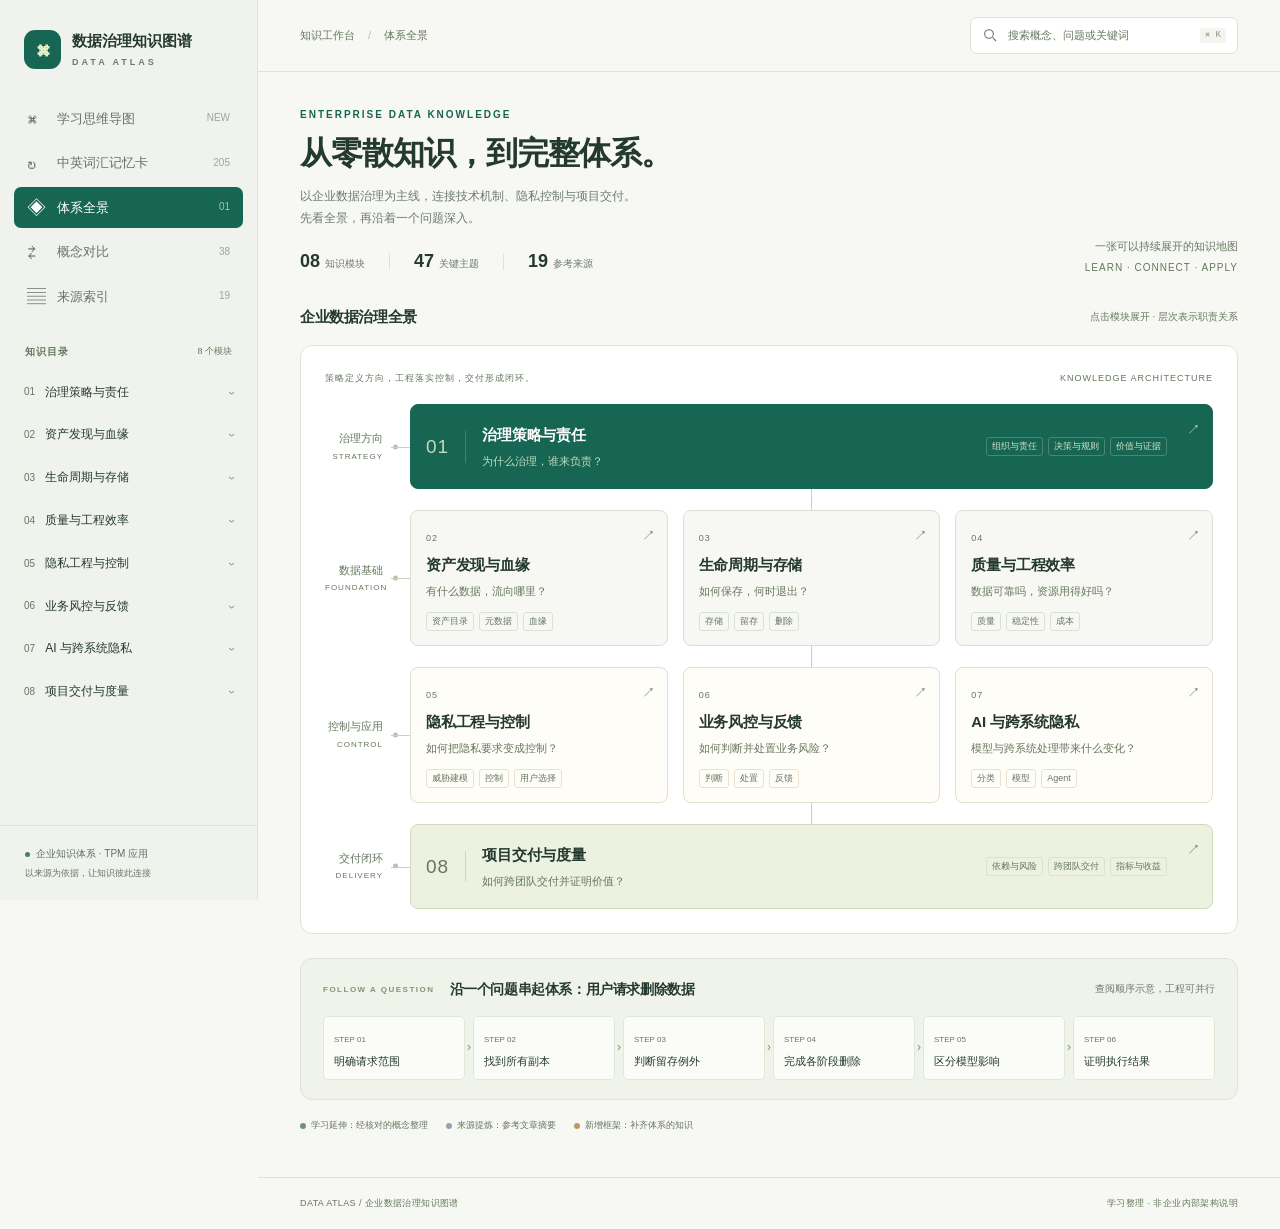
==== commit 22c596ec: "Add bilingual terminology and persistent vocabulary flashcards" ====
--- a/index.html
+++ b/index.html
@@ -17,6 +17,7 @@
     <button class="mobile-close" id="close-menu" aria-label="关闭目录">×</button>
     <nav class="primary-nav" aria-label="视图切换">
       <a href="./learn.html"><span aria-hidden="true">⌘</span> 学习思维导图 <span class="nav-key">NEW</span></a>
+      <a href="./learn.html#cards"><span aria-hidden="true">↻</span> 中英词汇记忆卡 <span class="nav-key">205</span></a>
       <a href="#overview" data-view="overview"><span aria-hidden="true">◈</span> 体系全景 <span class="nav-key">01</span></a>
       <a href="#comparisons" data-view="comparisons"><span aria-hidden="true">⇄</span> 概念对比 <span class="nav-key">38</span></a>
       <a href="#sources" data-view="sources"><span aria-hidden="true">▤</span> 来源索引 <span class="nav-key">19</span></a>
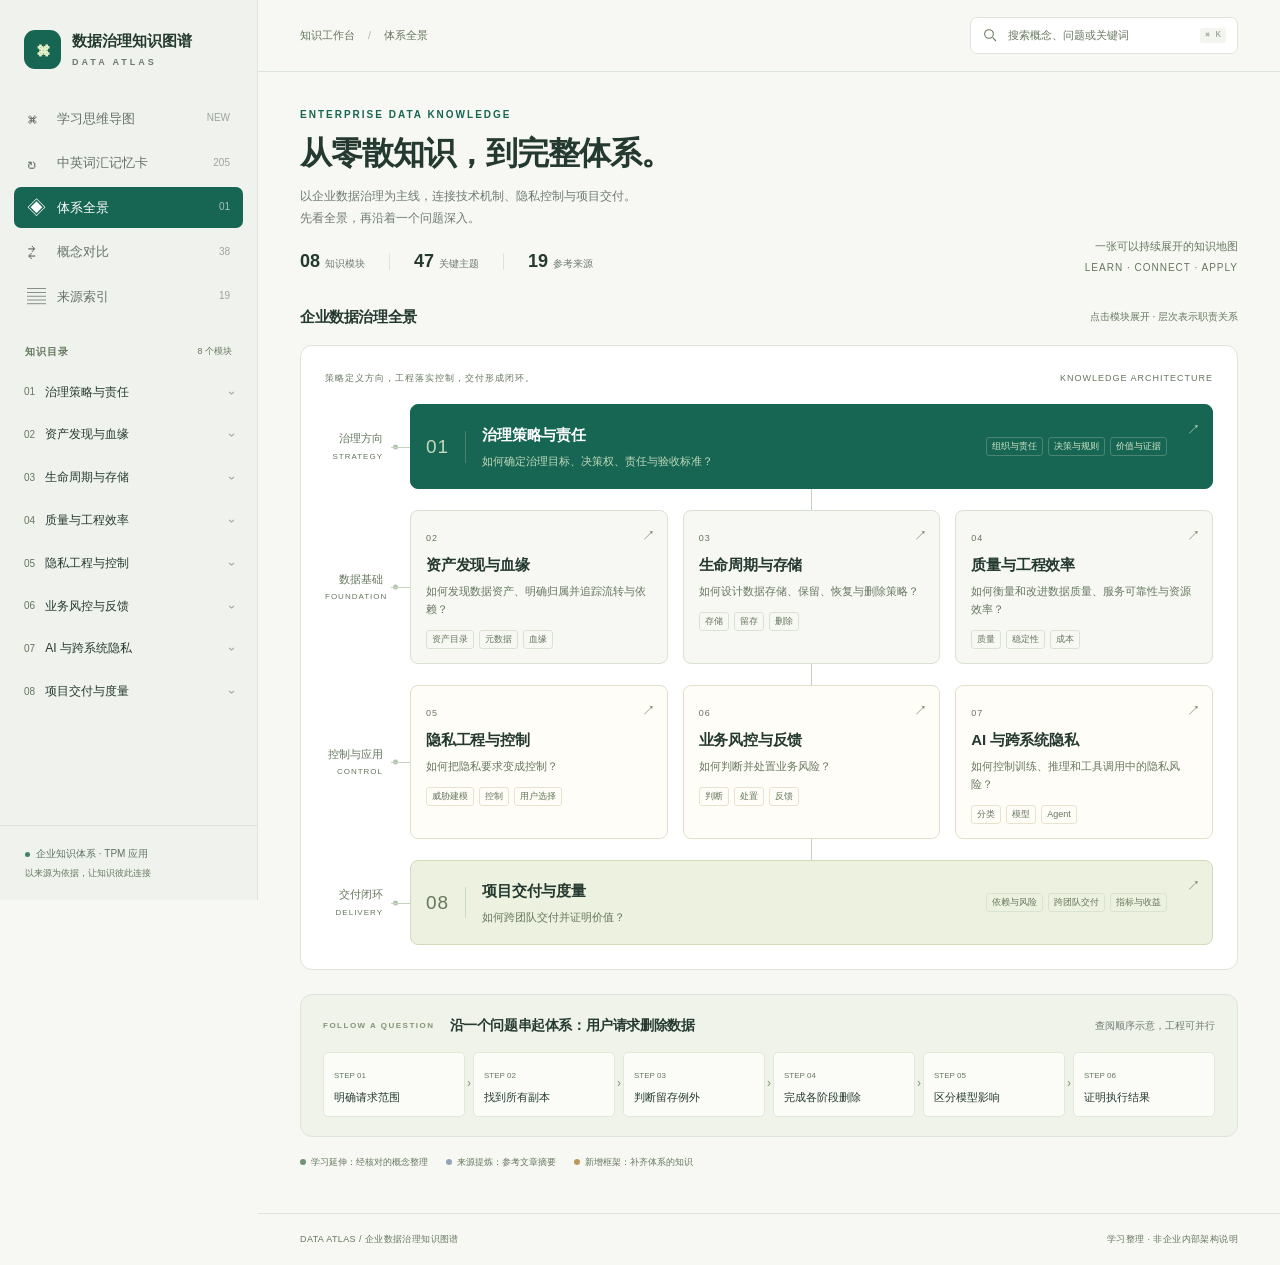
==== commit 04dbde39: "Refine governance questions and align professional terminology" ====
--- a/index.html
+++ b/index.html
@@ -8,7 +8,7 @@
   <title>数据治理知识图谱 · Data Atlas</title>
   <link rel="icon" href="./favicon.svg" type="image/svg+xml">
   <link rel="stylesheet" href="./styles.css">
-  <script src="./app.js" defer></script>
+  <script src="./app.js?v=professional-1" defer></script>
 </head>
 <body>
   <a class="skip" href="#main">跳到内容</a>
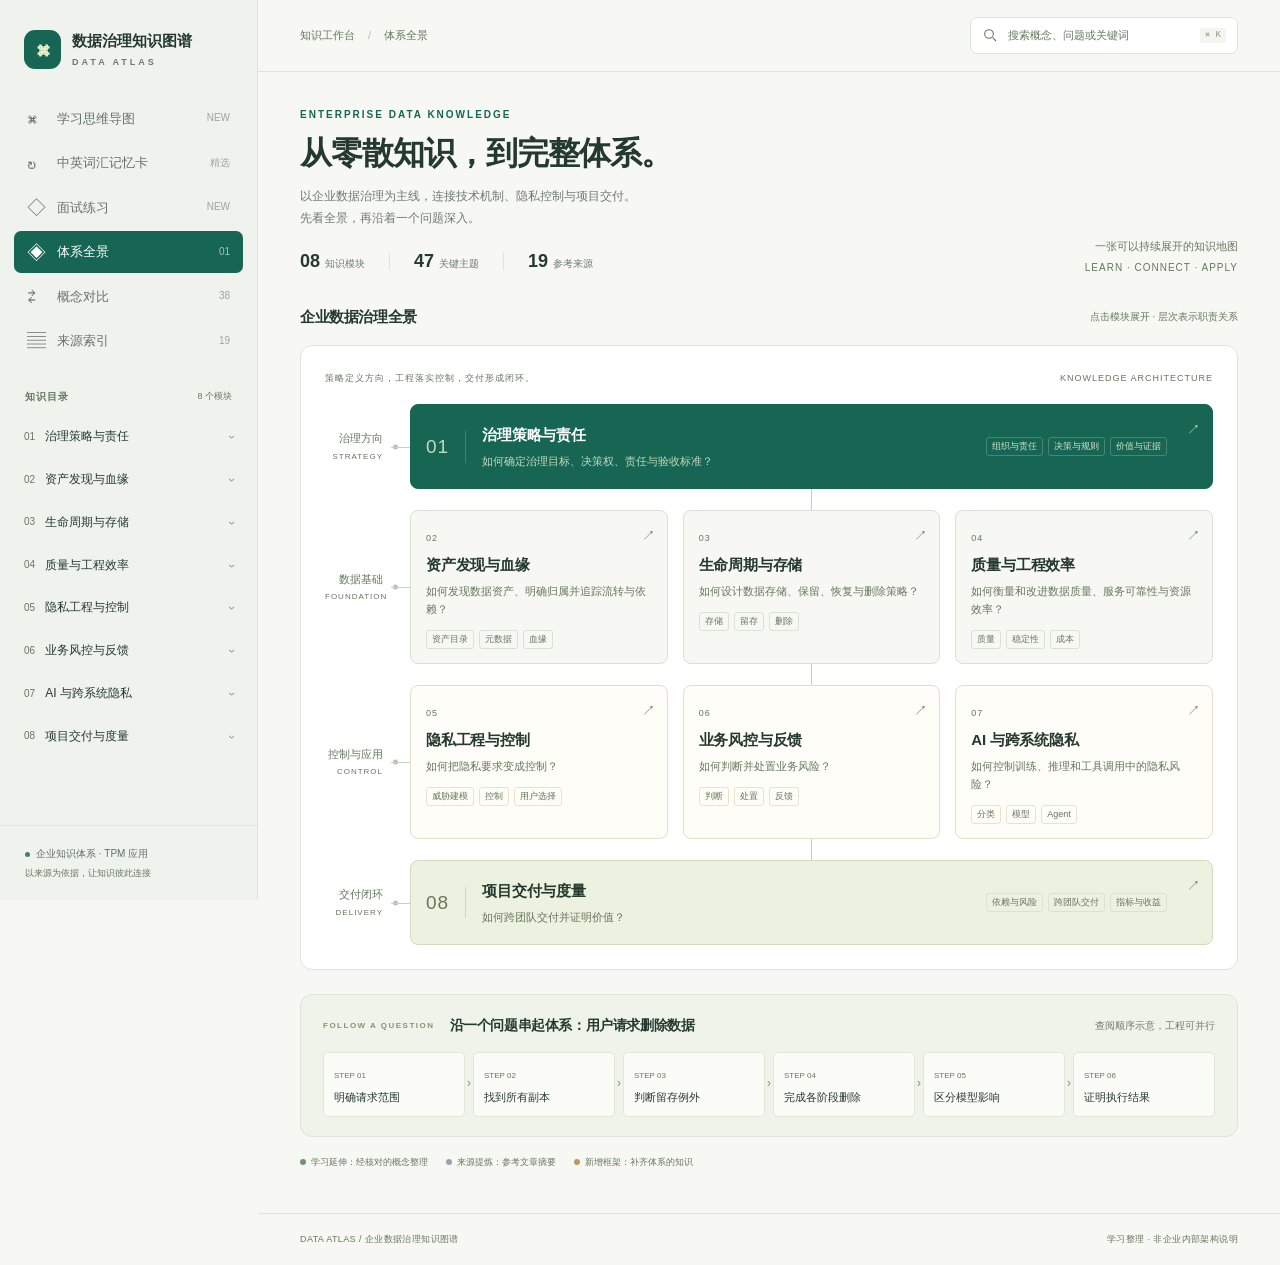
==== commit 1bc6cbb4: "Connect flashcards to precise lessons and add interview practice page" ====
--- a/index.html
+++ b/index.html
@@ -8,7 +8,7 @@
   <title>数据治理知识图谱 · Data Atlas</title>
   <link rel="icon" href="./favicon.svg" type="image/svg+xml">
   <link rel="stylesheet" href="./styles.css">
-  <script src="./app.js?v=professional-1" defer></script>
+  <script src="./app.js?v=study-2" defer></script>
 </head>
 <body>
   <a class="skip" href="#main">跳到内容</a>
@@ -17,7 +17,8 @@
     <button class="mobile-close" id="close-menu" aria-label="关闭目录">×</button>
     <nav class="primary-nav" aria-label="视图切换">
       <a href="./learn.html"><span aria-hidden="true">⌘</span> 学习思维导图 <span class="nav-key">NEW</span></a>
-      <a href="./learn.html#cards"><span aria-hidden="true">↻</span> 中英词汇记忆卡 <span class="nav-key">205</span></a>
+      <a href="./learn.html#cards"><span aria-hidden="true">↻</span> 中英词汇记忆卡 <span class="nav-key">精选</span></a>
+      <a href="./interview.html"><span aria-hidden="true">◇</span> 面试练习 <span class="nav-key">NEW</span></a>
       <a href="#overview" data-view="overview"><span aria-hidden="true">◈</span> 体系全景 <span class="nav-key">01</span></a>
       <a href="#comparisons" data-view="comparisons"><span aria-hidden="true">⇄</span> 概念对比 <span class="nav-key">38</span></a>
       <a href="#sources" data-view="sources"><span aria-hidden="true">▤</span> 来源索引 <span class="nav-key">19</span></a>
